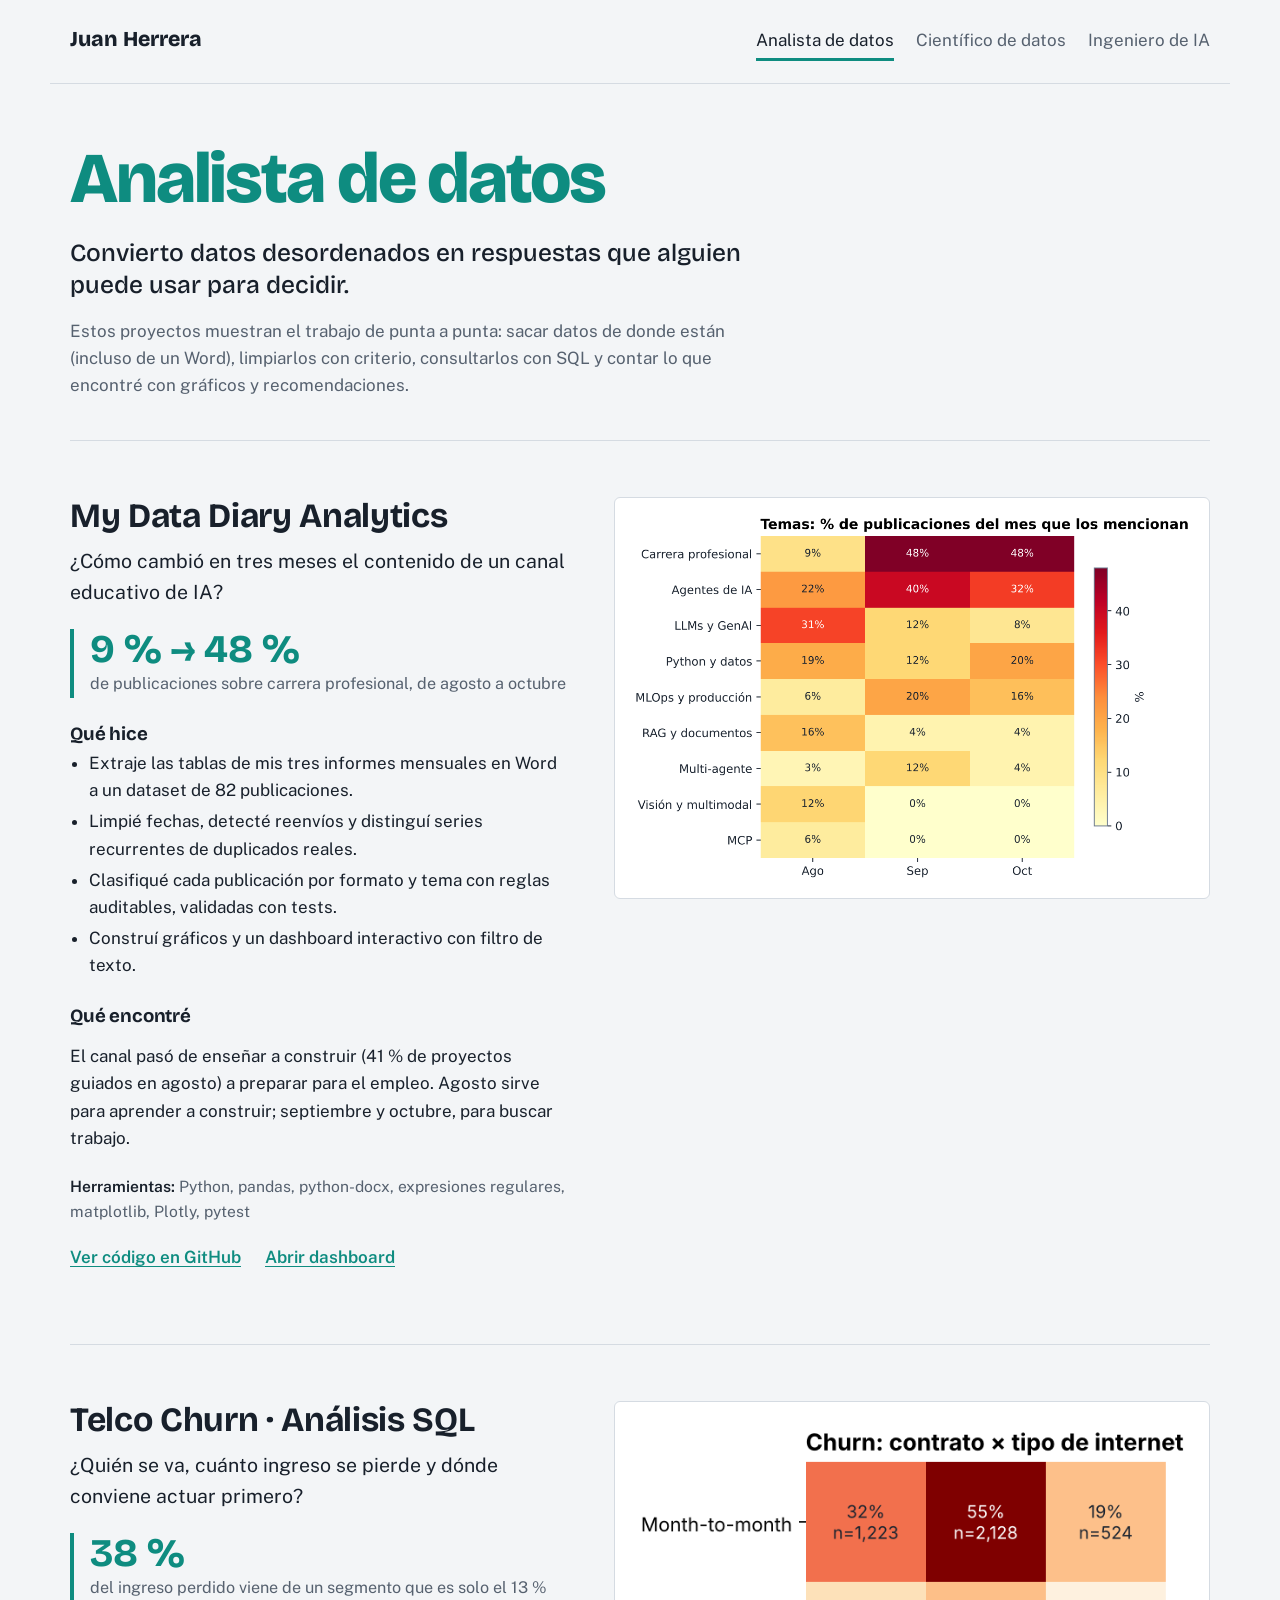
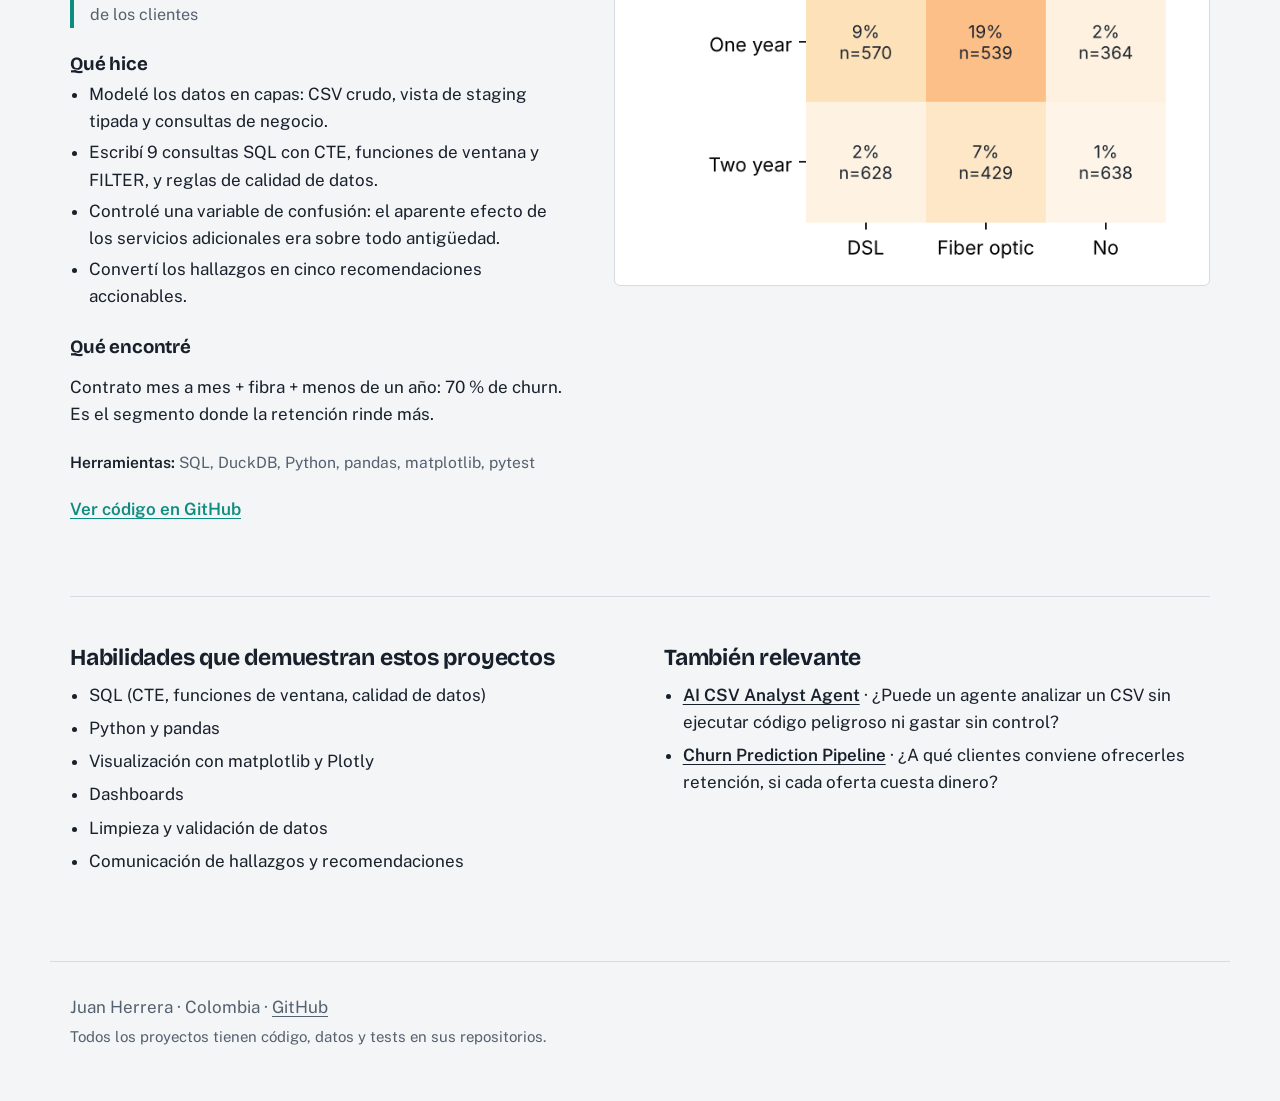
==== analista.html @ 1187d108 "Versión inicial del proyecto de portafolio Co-Authored-By: Claude Opus 5.5 <noreply@anthropic.com> C" ====
<!doctype html>
<html lang="es">
<head>
<meta charset="utf-8">
<meta name="viewport" content="width=device-width, initial-scale=1">
<title>Analista de datos · Juan Herrera</title>
<meta name="description" content="Convierto datos desordenados en respuestas que alguien puede usar para decidir.">
<link rel="preconnect" href="https://fonts.googleapis.com">
<link rel="preconnect" href="https://fonts.gstatic.com" crossorigin>
<link href="https://fonts.googleapis.com/css2?family=Bricolage+Grotesque:opsz,wght@12..96,500;12..96,700;12..96,800&family=Public+Sans:ital,wght@0,400;0,600;1,400&display=swap" rel="stylesheet">
<link rel="stylesheet" href="styles.css">
</head>
<body>
<a class="skip" href="#contenido">Saltar al contenido</a>
<header class="top"><a class="me" href="index.html">Juan Herrera</a><nav aria-label="Portafolios"><a href="analista.html" style="--role:var(--analista)" aria-current=page>Analista de datos</a><a href="cientifico.html" style="--role:var(--cientifico)">Científico de datos</a><a href="ingeniero-ia.html" style="--role:var(--ia)">Ingeniero de IA</a></nav></header>
<main id="contenido" style="--role:var(--analista)">
<section class="role-hero"><h1>Analista de datos</h1><p class="pitch">Convierto datos desordenados en respuestas que alguien puede usar para decidir.</p><p>Estos proyectos muestran el trabajo de punta a punta: sacar datos de donde están (incluso de un Word), limpiarlos con criterio, consultarlos con SQL y contar lo que encontré con gráficos y recomendaciones.</p></section>
<article class="entry" id="my-data-diary-analytics" style="--role:var(--analista)">
<div class="entry-text">
<h2>My Data Diary Analytics</h2>
<p class="question">¿Cómo cambió en tres meses el contenido de un canal educativo de IA?</p>

<p class="number"><strong>9 % → 48 %</strong> <span>de publicaciones sobre carrera profesional, de agosto a octubre</span></p>
<h3>Qué hice</h3><ul><li>Extraje las tablas de mis tres informes mensuales en Word a un dataset de 82 publicaciones.</li><li>Limpié fechas, detecté reenvíos y distinguí series recurrentes de duplicados reales.</li><li>Clasifiqué cada publicación por formato y tema con reglas auditables, validadas con tests.</li><li>Construí gráficos y un dashboard interactivo con filtro de texto.</li></ul>
<h3>Qué encontré</h3><p>El canal pasó de enseñar a construir (41 % de proyectos guiados en agosto) a preparar para el empleo. Agosto sirve para aprender a construir; septiembre y octubre, para buscar trabajo.</p>
<p class="stack"><span>Herramientas:</span> Python, pandas, python-docx, expresiones regulares, matplotlib, Plotly, pytest</p>
<p class="links"><a href="https://github.com/jmanuelhe/my-data-diary-analytics">Ver código en GitHub</a><a href="dashboards/my-data-diary.html">Abrir dashboard</a></p>
</div>
<figure><a href="assets/img/temas_por_mes.png" title="Ver imagen en tamaño completo"><img src="assets/img/temas_por_mes.png" alt="Mapa de calor de temas por mes: carrera profesional sube de 9 % a 48 %, LLMs baja de 31 % a 8 %." loading="lazy"></a></figure>
</article><article class="entry" id="telco-churn-sql-analysis" style="--role:var(--analista)">
<div class="entry-text">
<h2>Telco Churn · Análisis SQL</h2>
<p class="question">¿Quién se va, cuánto ingreso se pierde y dónde conviene actuar primero?</p>

<p class="number"><strong>38 %</strong> <span>del ingreso perdido viene de un segmento que es solo el 13 % de los clientes</span></p>
<h3>Qué hice</h3><ul><li>Modelé los datos en capas: CSV crudo, vista de staging tipada y consultas de negocio.</li><li>Escribí 9 consultas SQL con CTE, funciones de ventana y FILTER, y reglas de calidad de datos.</li><li>Controlé una variable de confusión: el aparente efecto de los servicios adicionales era sobre todo antigüedad.</li><li>Convertí los hallazgos en cinco recomendaciones accionables.</li></ul>
<h3>Qué encontré</h3><p>Contrato mes a mes + fibra + menos de un año: 70 % de churn. Es el segmento donde la retención rinde más.</p>
<p class="stack"><span>Herramientas:</span> SQL, DuckDB, Python, pandas, matplotlib, pytest</p>
<p class="links"><a href="https://github.com/jmanuelhe/telco-churn-sql-analysis">Ver código en GitHub</a></p>
</div>
<figure><a href="assets/img/matriz_riesgo.png" title="Ver imagen en tamaño completo"><img src="assets/img/matriz_riesgo.png" alt="Matriz de churn por contrato y tipo de internet: mes a mes con fibra llega a 55 %." loading="lazy"></a></figure>
</article>
<section class="aside-grid">
<div><h2>Habilidades que demuestran estos proyectos</h2><ul class="skills"><li>SQL (CTE, funciones de ventana, calidad de datos)</li><li>Python y pandas</li><li>Visualización con matplotlib y Plotly</li><li>Dashboards</li><li>Limpieza y validación de datos</li><li>Comunicación de hallazgos y recomendaciones</li></ul></div>
<div><h2>También relevante</h2><ul class="also"><li><a href="https://github.com/jmanuelhe/ai-csv-analyst-agent">AI CSV Analyst Agent</a> · ¿Puede un agente analizar un CSV sin ejecutar código peligroso ni gastar sin control?</li><li><a href="https://github.com/jmanuelhe/churn-prediction-pipeline">Churn Prediction Pipeline</a> · ¿A qué clientes conviene ofrecerles retención, si cada oferta cuesta dinero?</li></ul></div>
</section>
</main>
<footer class="foot"><p>Juan Herrera · Colombia · <a href="https://github.com/jmanuelhe">GitHub</a></p>
<p class="small">Todos los proyectos tienen código, datos y tests en sus repositorios.</p></footer>
</body></html>
---- styles.css ----
:root{
  --paper:#F3F5F7; --surface:#FFFFFF; --ink:#18202B; --muted:#56616F; --rule:#D5DBE2;
  --analista:#0E8C80; --cientifico:#A86A12; --ia:#4446B8; --bar:#9AA6B4;
  --display:"Bricolage Grotesque", system-ui, sans-serif; --body:"Public Sans", system-ui, sans-serif;
  --measure:68ch;
}
@media (prefers-color-scheme: dark){
  :root:not([data-theme="light"]){
    --paper:#151A21; --surface:#1D242D; --ink:#E8ECF1; --muted:#A3AEBB; --rule:#2F3946;
    --analista:#3CC2B5; --cientifico:#E3A548; --ia:#9597F2; --bar:#566271;
  }
}
:root[data-theme="dark"]{--paper:#151A21;--surface:#1D242D;--ink:#E8ECF1;--muted:#A3AEBB;--rule:#2F3946;--analista:#3CC2B5;--cientifico:#E3A548;--ia:#9597F2;--bar:#566271}
*{box-sizing:border-box}
html{font-size:106.25%}
body{margin:0;background:var(--paper);color:var(--ink);font:400 1rem/1.6 var(--body);-webkit-font-smoothing:antialiased}
a{color:inherit;text-decoration-thickness:1px;text-underline-offset:3px}
a:hover{text-decoration-thickness:2px}
:focus-visible{outline:3px solid var(--role,var(--analista));outline-offset:3px;border-radius:2px}
img{max-width:100%;height:auto;display:block}
.skip{position:absolute;left:-999px}.skip:focus{left:16px;top:16px;background:var(--surface);padding:8px 12px;z-index:10}
h1,h2,h3{font-family:var(--display);line-height:1.1;margin:0;letter-spacing:-0.01em}

/* encabezado */
.top{display:flex;flex-wrap:wrap;gap:12px 28px;align-items:baseline;justify-content:space-between;
  max-width:1180px;margin:0 auto;padding:22px 20px;border-bottom:1px solid var(--rule)}
.me{font-family:var(--display);font-weight:800;font-size:1.25rem;text-decoration:none}
.top nav{display:flex;flex-wrap:wrap;gap:6px 22px}
.top nav a{text-decoration:none;color:var(--muted);padding:4px 0;border-bottom:3px solid transparent}
.top nav a:hover{color:var(--ink)}
.top nav a[aria-current=page]{color:var(--ink);border-bottom-color:var(--role)}

main{max-width:1180px;margin:0 auto;padding:0 20px}

/* portada */
.hero{padding:64px 0 32px}
.hero h1{font-size:clamp(2rem,1.2rem + 3.6vw,3.9rem);font-weight:800;max-width:21ch;letter-spacing:-0.025em}
.lede{font-size:1.2rem;color:var(--muted);max-width:52ch;margin:24px 0 0}
.ribbon{margin:48px 0 0}
#ribbon{position:relative;height:150px}
#ribbon svg{width:100%;height:100%;overflow:visible}
#ribbon .day{fill:var(--bar)}
#ribbon .day:hover,#ribbon .day:focus{fill:var(--ink);outline:none}
#ribbon .seed{cursor:pointer}
#ribbon .month{font:500 .8rem var(--body);fill:var(--muted)}
#ribbon .pin-label{font:700 .78rem var(--display)}
.ribbon figcaption{color:var(--muted);font-size:.88rem;max-width:var(--measure);margin-top:14px}
.tip{min-height:1.6em;font-weight:600;margin:6px 0 0}

.roles{display:grid;grid-template-columns:repeat(3,1fr);gap:0;margin:56px 0 80px;border-top:1px solid var(--rule)}
.role-col{padding:28px 28px 8px 0;border-top:5px solid var(--role);margin-top:-1px}
.role-col + .role-col{padding-left:28px;border-left:1px solid var(--rule)}
.role-col h2{font-size:1.75rem}
.role-col h2 a{text-decoration:none}
.role-col > p{color:var(--muted)}
.role-col ul{list-style:none;padding:0;margin:20px 0}
.role-col li{padding:14px 0;border-top:1px solid var(--rule)}
.role-col li a{font-weight:600}
.role-col li span{display:block;color:var(--muted);font-size:.9rem;margin-top:2px}
.go a{color:var(--role);font-weight:600}

/* página de rol */
.role-hero{padding:56px 0 24px;max-width:var(--measure)}
.role-hero h1{font-size:clamp(2.4rem,1.6rem + 3.6vw,4.2rem);font-weight:800;color:var(--role);letter-spacing:-0.03em}
.pitch{font-family:var(--display);font-weight:500;font-size:1.45rem;line-height:1.3;margin:18px 0 12px}
.role-hero p:last-child{color:var(--muted)}

.entry{display:grid;grid-template-columns:minmax(0,5fr) minmax(0,6fr);gap:48px;padding:56px 0;border-top:1px solid var(--rule)}
.entry h2{font-size:2rem}
.question{font-size:1.15rem;margin:10px 0 6px}
.seed{color:var(--muted);font-size:.9rem;font-style:italic;margin:0 0 18px}
.number{margin:22px 0;padding-left:16px;border-left:4px solid var(--role)}
.number strong{display:block;font-family:var(--display);font-size:2.3rem;line-height:1.05;color:var(--role)}
.number span{color:var(--muted);font-size:.95rem}
.entry h3{font-size:1.1rem;margin:26px 0 6px}
.entry ul{padding-left:1.1em;margin:0}
.entry li{margin:4px 0}
.stack{font-size:.92rem;color:var(--muted);margin-top:22px}
.stack span{color:var(--ink);font-weight:600}
.links{display:flex;flex-wrap:wrap;gap:10px 24px;margin-top:20px}
.links a{font-weight:600;color:var(--role)}
.entry figure{margin:0;align-self:start;background:#fff;border:1px solid var(--rule);border-radius:6px;padding:12px}
.entry figure.eval{background:var(--surface);padding:20px}
.eval table{width:100%;border-collapse:collapse;font-variant-numeric:tabular-nums}
.eval caption{text-align:left;font-family:var(--display);font-weight:700;font-size:1.1rem;margin-bottom:10px}
.eval th,.eval td{text-align:left;padding:10px 6px;border-bottom:1px solid var(--rule)}
.eval td+td,.eval th+th{text-align:right}
.eval .best td{font-weight:700;color:var(--role)}

.aside-grid{display:grid;grid-template-columns:1fr 1fr;gap:48px;padding:48px 0 80px;border-top:1px solid var(--rule)}
.aside-grid h2{font-size:1.35rem;margin-bottom:12px}
.skills,.also{padding-left:1.1em;margin:0}
.skills li,.also li{margin:6px 0}
.also a{font-weight:600}

.foot{max-width:1180px;margin:0 auto;padding:28px 20px 48px;border-top:1px solid var(--rule);color:var(--muted)}
.foot p{margin:4px 0}.small{font-size:.88rem}

@media (max-width:860px){
  .roles{grid-template-columns:1fr}
  .role-col,.role-col + .role-col{padding:28px 0 8px;border-left:0}
  .entry{grid-template-columns:1fr;gap:28px;padding:40px 0}
  .aside-grid{grid-template-columns:1fr;gap:32px}
  .hero{padding-top:40px}
  #ribbon{height:120px}
}
@media (prefers-reduced-motion:no-preference){
  #ribbon .day{transform-box:fill-box;transform-origin:bottom;animation:grow .5s ease-out both;animation-delay:calc(var(--i) * 6ms)}
  @keyframes grow{from{transform:scaleY(0)}}
}
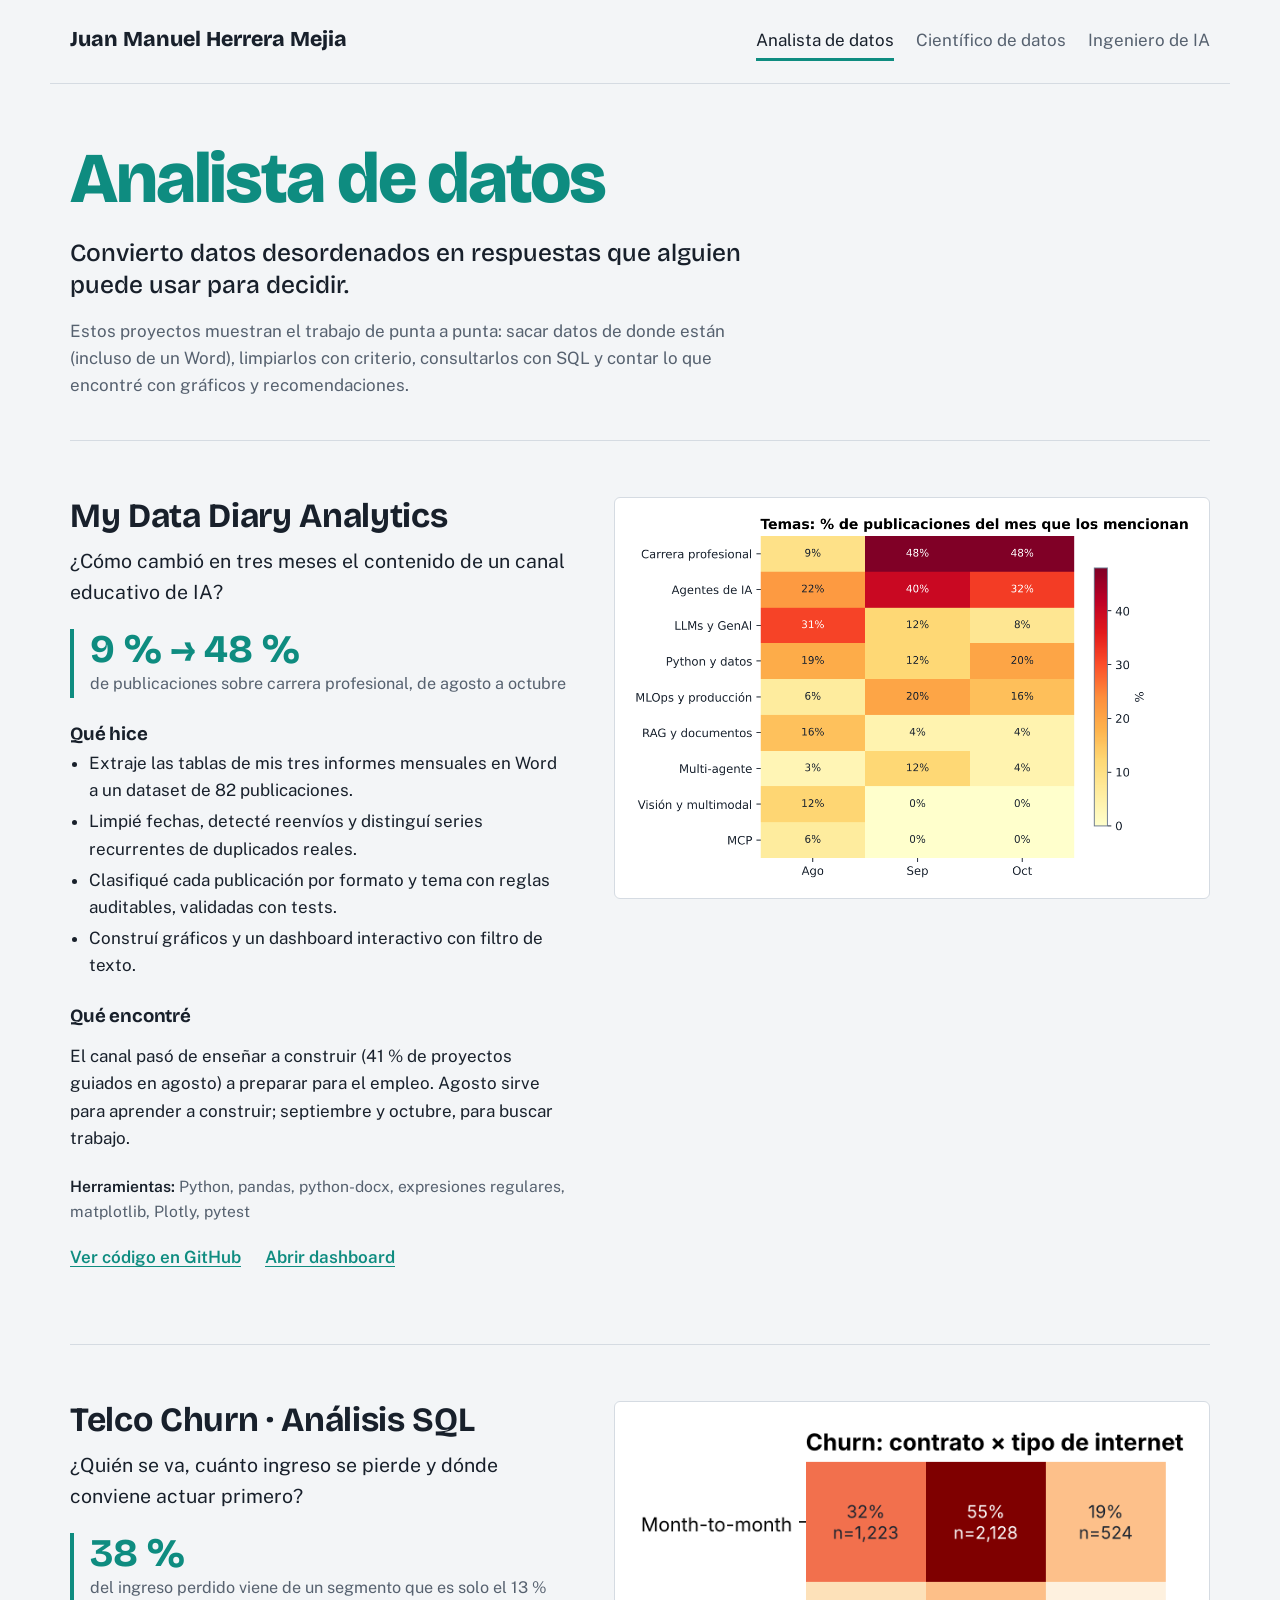
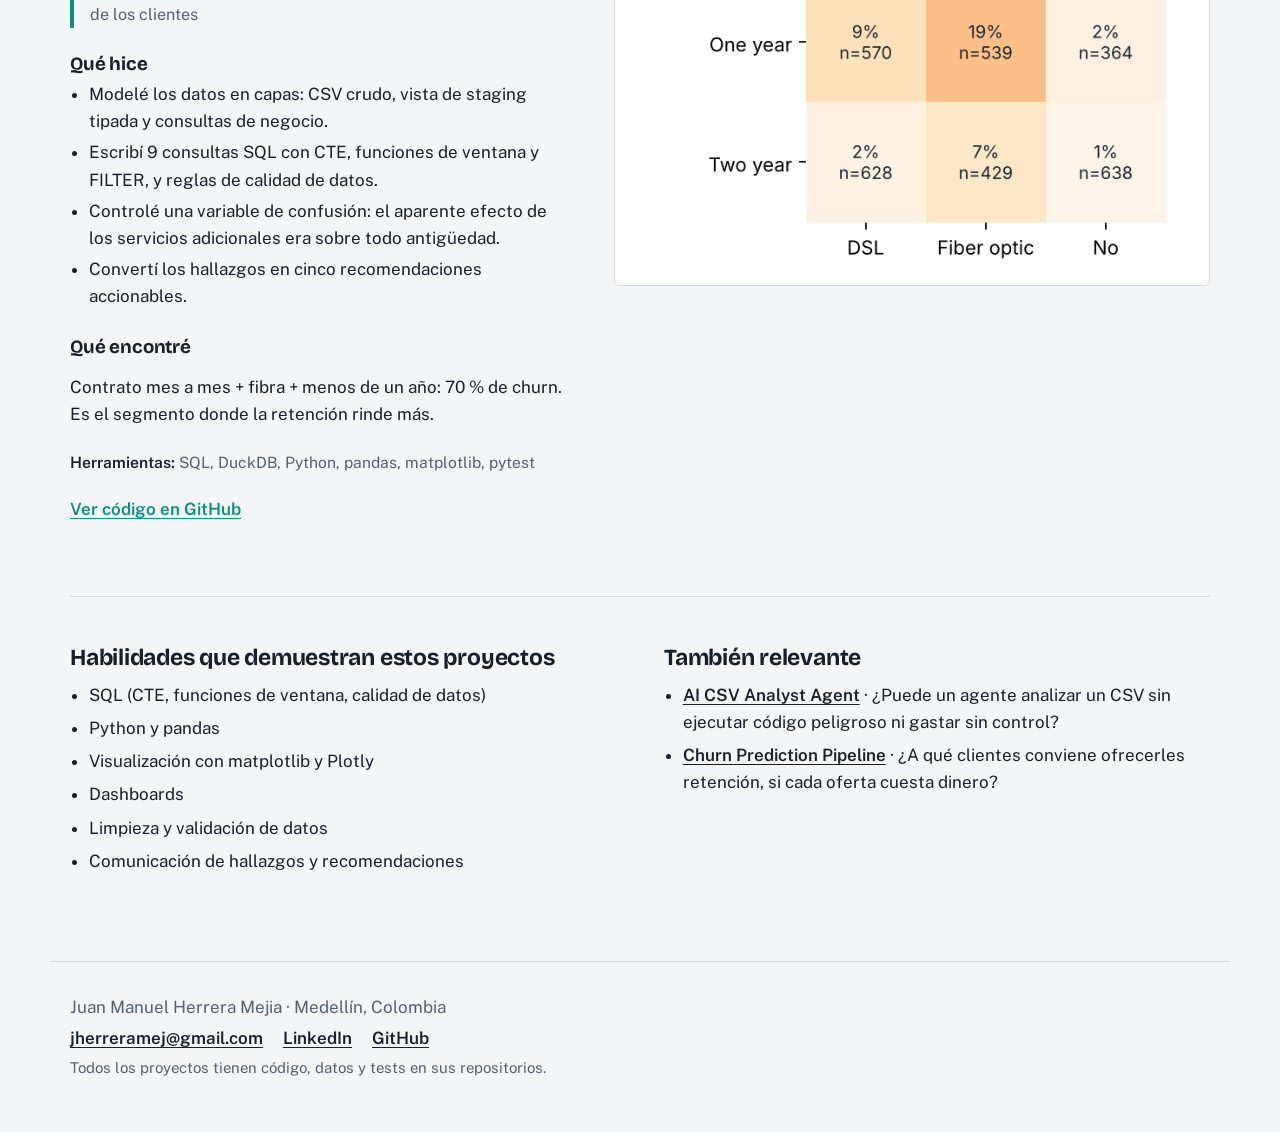
==== commit 3913638f: "Agregar datos de contacto y nombre completo Co-Authored-By: Claude Opus 5.5 <noreply@anthropic.com> " ====
--- a/analista.html
+++ b/analista.html
@@ -3,7 +3,7 @@
 <head>
 <meta charset="utf-8">
 <meta name="viewport" content="width=device-width, initial-scale=1">
-<title>Analista de datos · Juan Herrera</title>
+<title>Analista de datos · Juan Manuel Herrera Mejia</title>
 <meta name="description" content="Convierto datos desordenados en respuestas que alguien puede usar para decidir.">
 <link rel="preconnect" href="https://fonts.googleapis.com">
 <link rel="preconnect" href="https://fonts.gstatic.com" crossorigin>
@@ -12,7 +12,7 @@
 </head>
 <body>
 <a class="skip" href="#contenido">Saltar al contenido</a>
-<header class="top"><a class="me" href="index.html">Juan Herrera</a><nav aria-label="Portafolios"><a href="analista.html" style="--role:var(--analista)" aria-current=page>Analista de datos</a><a href="cientifico.html" style="--role:var(--cientifico)">Científico de datos</a><a href="ingeniero-ia.html" style="--role:var(--ia)">Ingeniero de IA</a></nav></header>
+<header class="top"><a class="me" href="index.html">Juan Manuel Herrera Mejia</a><nav aria-label="Portafolios"><a href="analista.html" style="--role:var(--analista)" aria-current=page>Analista de datos</a><a href="cientifico.html" style="--role:var(--cientifico)">Científico de datos</a><a href="ingeniero-ia.html" style="--role:var(--ia)">Ingeniero de IA</a></nav></header>
 <main id="contenido" style="--role:var(--analista)">
 <section class="role-hero"><h1>Analista de datos</h1><p class="pitch">Convierto datos desordenados en respuestas que alguien puede usar para decidir.</p><p>Estos proyectos muestran el trabajo de punta a punta: sacar datos de donde están (incluso de un Word), limpiarlos con criterio, consultarlos con SQL y contar lo que encontré con gráficos y recomendaciones.</p></section>
 <article class="entry" id="my-data-diary-analytics" style="--role:var(--analista)">
@@ -45,6 +45,7 @@
 <div><h2>También relevante</h2><ul class="also"><li><a href="https://github.com/jmanuelhe/ai-csv-analyst-agent">AI CSV Analyst Agent</a> · ¿Puede un agente analizar un CSV sin ejecutar código peligroso ni gastar sin control?</li><li><a href="https://github.com/jmanuelhe/churn-prediction-pipeline">Churn Prediction Pipeline</a> · ¿A qué clientes conviene ofrecerles retención, si cada oferta cuesta dinero?</li></ul></div>
 </section>
 </main>
-<footer class="foot"><p>Juan Herrera · Colombia · <a href="https://github.com/jmanuelhe">GitHub</a></p>
+<footer class="foot"><p>Juan Manuel Herrera Mejia · Medellín, Colombia</p>
+<p class="contact"><a href="mailto:jherreramej@gmail.com">jherreramej@gmail.com</a> <a href="https://www.linkedin.com/in/juanmhmejia">LinkedIn</a> <a href="https://github.com/jmanuelhe">GitHub</a></p>
 <p class="small">Todos los proyectos tienen código, datos y tests en sus repositorios.</p></footer>
 </body></html>
--- a/styles.css
+++ b/styles.css
@@ -94,7 +94,9 @@
 .also a{font-weight:600}
 
 .foot{max-width:1180px;margin:0 auto;padding:28px 20px 48px;border-top:1px solid var(--rule);color:var(--muted)}
-.foot p{margin:4px 0}.small{font-size:.88rem}
+.foot p{margin:4px 0}
+.contact{display:flex;flex-wrap:wrap;gap:6px 20px}
+.contact a{color:var(--ink);font-weight:600}.small{font-size:.88rem}
 
 @media (max-width:860px){
   .roles{grid-template-columns:1fr}
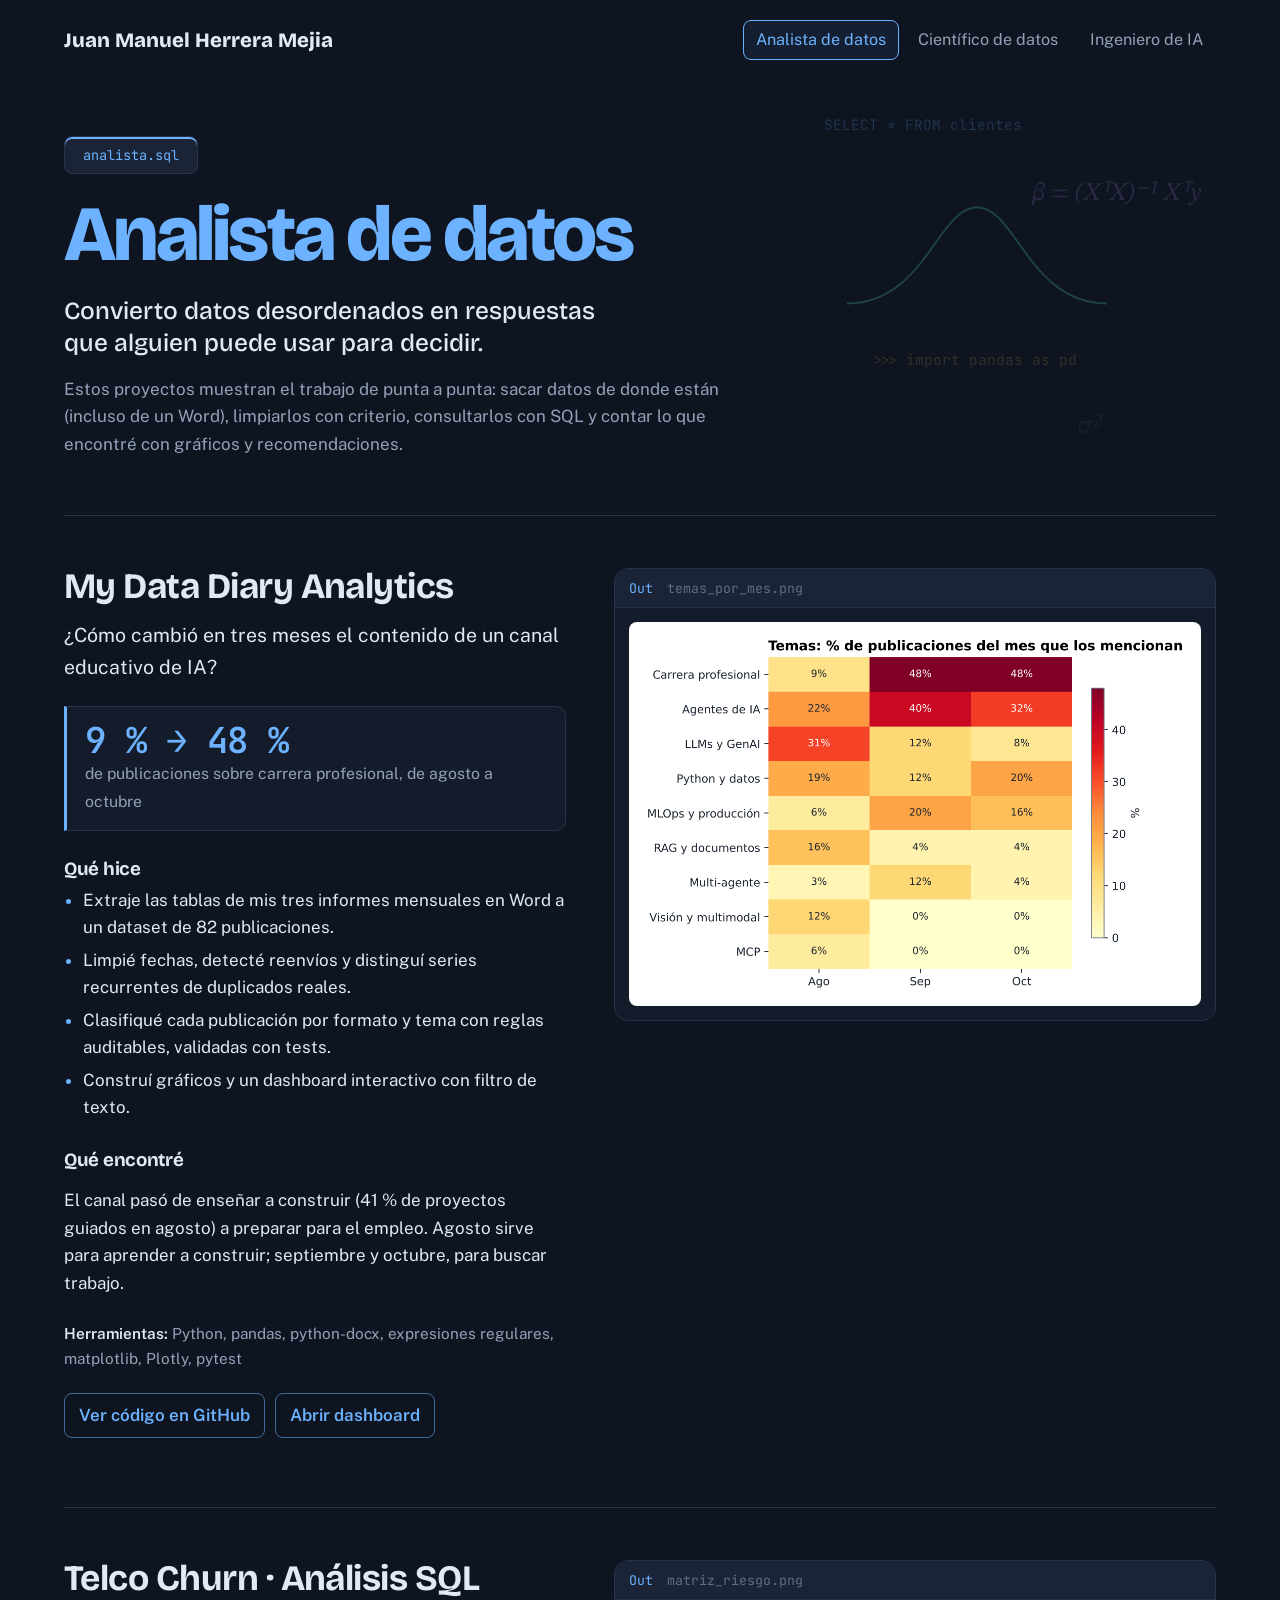
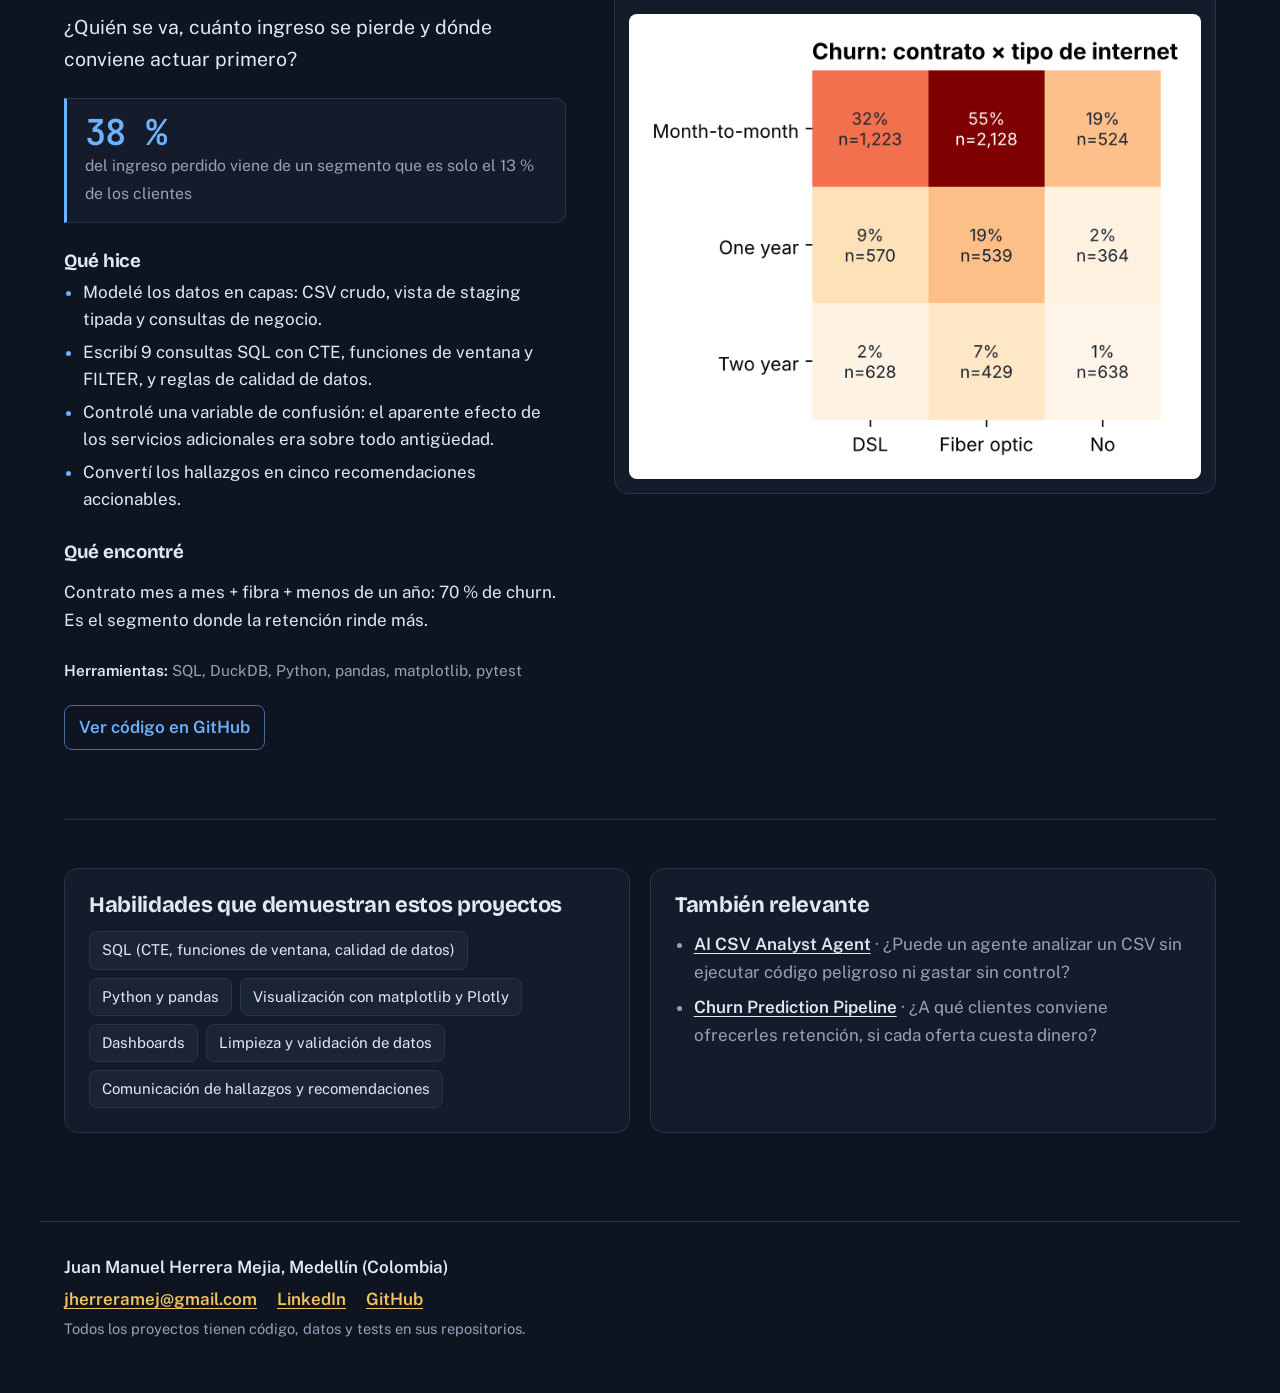
==== commit ba39bf37: "Rediseño visual: editor oscuro, terminal animada, pizarra de fórmulas y figuras como salida de noteb" ====
--- a/analista.html
+++ b/analista.html
@@ -5,16 +5,28 @@
 <meta name="viewport" content="width=device-width, initial-scale=1">
 <title>Analista de datos · Juan Manuel Herrera Mejia</title>
 <meta name="description" content="Convierto datos desordenados en respuestas que alguien puede usar para decidir.">
+<meta property="og:title" content="Analista de datos · Juan Manuel Herrera Mejia">
+<meta property="og:description" content="Convierto datos desordenados en respuestas que alguien puede usar para decidir.">
+<meta property="og:image" content="https://jmanuelhe.github.io/assets/og.png">
+<meta property="og:url" content="https://jmanuelhe.github.io/">
+<meta property="og:type" content="website">
+<meta name="twitter:card" content="summary_large_image">
 <link rel="preconnect" href="https://fonts.googleapis.com">
 <link rel="preconnect" href="https://fonts.gstatic.com" crossorigin>
-<link href="https://fonts.googleapis.com/css2?family=Bricolage+Grotesque:opsz,wght@12..96,500;12..96,700;12..96,800&family=Public+Sans:ital,wght@0,400;0,600;1,400&display=swap" rel="stylesheet">
+<link href="https://fonts.googleapis.com/css2?family=Bricolage+Grotesque:opsz,wght@12..96,500;12..96,700;12..96,800&family=Public+Sans:ital,wght@0,400;0,600;1,400&family=JetBrains+Mono:wght@400;600&family=STIX+Two+Text:ital@1&display=swap" rel="stylesheet">
 <link rel="stylesheet" href="styles.css">
 </head>
 <body>
 <a class="skip" href="#contenido">Saltar al contenido</a>
 <header class="top"><a class="me" href="index.html">Juan Manuel Herrera Mejia</a><nav aria-label="Portafolios"><a href="analista.html" style="--role:var(--analista)" aria-current=page>Analista de datos</a><a href="cientifico.html" style="--role:var(--cientifico)">Científico de datos</a><a href="ingeniero-ia.html" style="--role:var(--ia)">Ingeniero de IA</a></nav></header>
 <main id="contenido" style="--role:var(--analista)">
-<section class="role-hero"><h1>Analista de datos</h1><p class="pitch">Convierto datos desordenados en respuestas que alguien puede usar para decidir.</p><p>Estos proyectos muestran el trabajo de punta a punta: sacar datos de donde están (incluso de un Word), limpiarlos con criterio, consultarlos con SQL y contar lo que encontré con gráficos y recomendaciones.</p></section>
+<section class="role-hero"><div class="backdrop" aria-hidden="true">
+<span class="c db" style="left:66%;top:8%">SELECT * FROM clientes</span>
+<span class="m" style="left:84%;top:22%">β = (XᵀX)⁻¹ Xᵀy</span>
+<span class="c py" style="left:70%;top:62%">&gt;&gt;&gt; import pandas as pd</span>
+<span class="m" style="left:88%;top:76%">σ²</span>
+<svg class="bell" viewBox="0 0 200 80" style="left:68%;top:28%"><path d="M0 78 C60 78 70 4 100 4 S140 78 200 78"/></svg>
+</div><p class="tabname">analista.sql</p><h1>Analista de datos</h1><p class="pitch">Convierto datos desordenados en respuestas que alguien puede usar para decidir.</p><p>Estos proyectos muestran el trabajo de punta a punta: sacar datos de donde están (incluso de un Word), limpiarlos con criterio, consultarlos con SQL y contar lo que encontré con gráficos y recomendaciones.</p></section>
 <article class="entry" id="my-data-diary-analytics" style="--role:var(--analista)">
 <div class="entry-text">
 <h2>My Data Diary Analytics</h2>
@@ -26,7 +38,7 @@
 <p class="stack"><span>Herramientas:</span> Python, pandas, python-docx, expresiones regulares, matplotlib, Plotly, pytest</p>
 <p class="links"><a href="https://github.com/jmanuelhe/my-data-diary-analytics">Ver código en GitHub</a><a href="dashboards/my-data-diary.html">Abrir dashboard</a></p>
 </div>
-<figure><a href="assets/img/temas_por_mes.png" title="Ver imagen en tamaño completo"><img src="assets/img/temas_por_mes.png" alt="Mapa de calor de temas por mes: carrera profesional sube de 9 % a 48 %, LLMs baja de 31 % a 8 %." loading="lazy"></a></figure>
+<figure class="out"><figcaption><span>Out</span> temas_por_mes.png</figcaption><a href="assets/img/temas_por_mes.png" title="Ver imagen en tamaño completo"><img src="assets/img/temas_por_mes.png" alt="Mapa de calor de temas por mes: carrera profesional sube de 9 % a 48 %, LLMs baja de 31 % a 8 %." loading="lazy"></a></figure>
 </article><article class="entry" id="telco-churn-sql-analysis" style="--role:var(--analista)">
 <div class="entry-text">
 <h2>Telco Churn · Análisis SQL</h2>
@@ -38,14 +50,14 @@
 <p class="stack"><span>Herramientas:</span> SQL, DuckDB, Python, pandas, matplotlib, pytest</p>
 <p class="links"><a href="https://github.com/jmanuelhe/telco-churn-sql-analysis">Ver código en GitHub</a></p>
 </div>
-<figure><a href="assets/img/matriz_riesgo.png" title="Ver imagen en tamaño completo"><img src="assets/img/matriz_riesgo.png" alt="Matriz de churn por contrato y tipo de internet: mes a mes con fibra llega a 55 %." loading="lazy"></a></figure>
+<figure class="out"><figcaption><span>Out</span> matriz_riesgo.png</figcaption><a href="assets/img/matriz_riesgo.png" title="Ver imagen en tamaño completo"><img src="assets/img/matriz_riesgo.png" alt="Matriz de churn por contrato y tipo de internet: mes a mes con fibra llega a 55 %." loading="lazy"></a></figure>
 </article>
 <section class="aside-grid">
 <div><h2>Habilidades que demuestran estos proyectos</h2><ul class="skills"><li>SQL (CTE, funciones de ventana, calidad de datos)</li><li>Python y pandas</li><li>Visualización con matplotlib y Plotly</li><li>Dashboards</li><li>Limpieza y validación de datos</li><li>Comunicación de hallazgos y recomendaciones</li></ul></div>
 <div><h2>También relevante</h2><ul class="also"><li><a href="https://github.com/jmanuelhe/ai-csv-analyst-agent">AI CSV Analyst Agent</a> · ¿Puede un agente analizar un CSV sin ejecutar código peligroso ni gastar sin control?</li><li><a href="https://github.com/jmanuelhe/churn-prediction-pipeline">Churn Prediction Pipeline</a> · ¿A qué clientes conviene ofrecerles retención, si cada oferta cuesta dinero?</li></ul></div>
 </section>
 </main>
-<footer class="foot"><p>Juan Manuel Herrera Mejia · Medellín, Colombia</p>
+<footer class="foot"><p class="who">Juan Manuel Herrera Mejia, Medellín (Colombia)</p>
 <p class="contact"><a href="mailto:jherreramej@gmail.com">jherreramej@gmail.com</a> <a href="https://www.linkedin.com/in/juanmhmejia">LinkedIn</a> <a href="https://github.com/jmanuelhe">GitHub</a></p>
 <p class="small">Todos los proyectos tienen código, datos y tests en sus repositorios.</p></footer>
 </body></html>
--- a/styles.css
+++ b/styles.css
@@ -1,112 +1,172 @@
+/* Identidad: editor oscuro sobre una pizarra de fórmulas.
+   Cada color nombra un oficio: SQL/bases de datos (analista), estadística (científico), IA (agentes y LLMs). */
 :root{
-  --paper:#F3F5F7; --surface:#FFFFFF; --ink:#18202B; --muted:#56616F; --rule:#D5DBE2;
-  --analista:#0E8C80; --cientifico:#A86A12; --ia:#4446B8; --bar:#9AA6B4;
+  --bg:#0E1420; --panel:#141C2B; --panel-2:#1A2436; --line:#27334A; --text:#E3E9F3; --muted:#94A2B9; --faint:#5F6D86;
+  --analista:#6CB2FF; --cientifico:#4FD1B5; --ia:#B79CFF; --amber:#F2C45F; --bar:#3A4760; --rule:#27334A;
   --display:"Bricolage Grotesque", system-ui, sans-serif; --body:"Public Sans", system-ui, sans-serif;
-  --measure:68ch;
+  --mono:"JetBrains Mono", ui-monospace, monospace; --math:"STIX Two Text", Georgia, serif;
+  --measure:68ch; color-scheme:dark;
 }
-@media (prefers-color-scheme: dark){
-  :root:not([data-theme="light"]){
-    --paper:#151A21; --surface:#1D242D; --ink:#E8ECF1; --muted:#A3AEBB; --rule:#2F3946;
-    --analista:#3CC2B5; --cientifico:#E3A548; --ia:#9597F2; --bar:#566271;
-  }
-}
-:root[data-theme="dark"]{--paper:#151A21;--surface:#1D242D;--ink:#E8ECF1;--muted:#A3AEBB;--rule:#2F3946;--analista:#3CC2B5;--cientifico:#E3A548;--ia:#9597F2;--bar:#566271}
 *{box-sizing:border-box}
-html{font-size:106.25%}
-body{margin:0;background:var(--paper);color:var(--ink);font:400 1rem/1.6 var(--body);-webkit-font-smoothing:antialiased}
+html{font-size:106.25%;background:var(--bg)}
+body{margin:0;background:var(--bg);color:var(--text);font:400 1rem/1.62 var(--body);-webkit-font-smoothing:antialiased}
 a{color:inherit;text-decoration-thickness:1px;text-underline-offset:3px}
 a:hover{text-decoration-thickness:2px}
-:focus-visible{outline:3px solid var(--role,var(--analista));outline-offset:3px;border-radius:2px}
+:focus-visible{outline:2px solid var(--role,var(--amber));outline-offset:3px;border-radius:3px}
 img{max-width:100%;height:auto;display:block}
-.skip{position:absolute;left:-999px}.skip:focus{left:16px;top:16px;background:var(--surface);padding:8px 12px;z-index:10}
-h1,h2,h3{font-family:var(--display);line-height:1.1;margin:0;letter-spacing:-0.01em}
+.skip{position:absolute;left:-999px}.skip:focus{left:16px;top:16px;background:var(--panel);padding:8px 12px;z-index:10}
+h1,h2,h3{font-family:var(--display);line-height:1.08;margin:0;letter-spacing:-0.015em}
 
 /* encabezado */
-.top{display:flex;flex-wrap:wrap;gap:12px 28px;align-items:baseline;justify-content:space-between;
-  max-width:1180px;margin:0 auto;padding:22px 20px;border-bottom:1px solid var(--rule)}
-.me{font-family:var(--display);font-weight:800;font-size:1.25rem;text-decoration:none}
-.top nav{display:flex;flex-wrap:wrap;gap:6px 22px}
-.top nav a{text-decoration:none;color:var(--muted);padding:4px 0;border-bottom:3px solid transparent}
-.top nav a:hover{color:var(--ink)}
-.top nav a[aria-current=page]{color:var(--ink);border-bottom-color:var(--role)}
+.top{position:relative;z-index:2;display:flex;flex-wrap:wrap;gap:12px 28px;align-items:center;justify-content:space-between;
+  max-width:1200px;margin:0 auto;padding:20px 24px}
+.me{font-family:var(--display);font-weight:800;font-size:1.2rem;text-decoration:none}
+.top nav{display:flex;flex-wrap:wrap;gap:6px}
+.top nav a{text-decoration:none;color:var(--muted);padding:6px 12px;border-radius:8px;border:1px solid transparent;font-size:.95rem}
+.top nav a:hover{color:var(--text);border-color:var(--line)}
+.top nav a[aria-current=page]{color:var(--role);border-color:var(--role);background:color-mix(in srgb,var(--role) 8%,transparent)}
 
-main{max-width:1180px;margin:0 auto;padding:0 20px}
+main{max-width:1200px;margin:0 auto;padding:0 24px}
+
+/* pizarra de fórmulas detrás de los encabezados */
+.backdrop{position:absolute;inset:0;overflow:hidden;pointer-events:none;z-index:0;
+  mask-image:linear-gradient(to bottom,#000 55%,transparent);-webkit-mask-image:linear-gradient(to bottom,#000 55%,transparent)}
+.backdrop span{position:absolute;white-space:nowrap}
+.backdrop .m{font:italic 1.5rem var(--math);color:var(--ia);opacity:.16}
+.backdrop .c{font:.85rem var(--mono);opacity:.2}
+.backdrop .py{color:var(--amber)}.backdrop .db{color:var(--analista)}
+.backdrop .bell{position:absolute;width:260px;height:104px;fill:none;stroke:var(--cientifico);stroke-width:1.5;opacity:.25}
+
 
 /* portada */
-.hero{padding:64px 0 32px}
-.hero h1{font-size:clamp(2rem,1.2rem + 3.6vw,3.9rem);font-weight:800;max-width:21ch;letter-spacing:-0.025em}
-.lede{font-size:1.2rem;color:var(--muted);max-width:52ch;margin:24px 0 0}
-.ribbon{margin:48px 0 0}
+.hero{position:relative;padding:48px 0 24px}
+.hero > *:not(.backdrop){position:relative;z-index:1}
+.hero-grid{display:grid;grid-template-columns:minmax(0,1.05fr) minmax(0,1fr);gap:48px;align-items:center}
+.hero h1{font-size:clamp(2.1rem,1.3rem + 2.6vw,3.15rem);font-weight:800;letter-spacing:-0.03em;max-width:19ch}
+.lede{font-size:1.15rem;color:var(--muted);max-width:50ch;margin:24px 0 0}
+
+.term{background:var(--panel);border:1px solid var(--line);border-radius:14px;overflow:hidden;
+  box-shadow:0 30px 70px -20px #000c, 0 0 0 1px #ffffff06 inset}
+.term-bar{display:flex;align-items:center;gap:7px;padding:11px 14px;background:var(--panel-2);border-bottom:1px solid var(--line)}
+.term-bar i{width:11px;height:11px;border-radius:50%;background:#FF5F56}
+.term-bar i+i{background:#FFBD2E}.term-bar i+i+i{background:#27C93F}
+.term-bar span{font:.78rem var(--mono);color:var(--faint);margin-left:10px}
+.term pre{margin:0;padding:20px 22px 22px;font:.8rem/1.9 var(--mono);color:var(--text);white-space:pre;overflow-x:auto}
+.term .ln{display:block}
+.term .ln+.ln{margin-top:2px}
+.term .lab{display:inline-block;width:16ch}
+.term .prompt{color:var(--amber)}
+.term .dim{color:var(--muted)}
+.term .cursor{display:inline-block;width:.6em;height:1.1em;vertical-align:-.2em;background:var(--amber)}
+
+.ribbon{margin:56px 0 0;padding:24px 24px 18px;background:var(--panel);border:1px solid var(--line);border-radius:14px}
 #ribbon{position:relative;height:150px}
 #ribbon svg{width:100%;height:100%;overflow:visible}
 #ribbon .day{fill:var(--bar)}
-#ribbon .day:hover,#ribbon .day:focus{fill:var(--ink);outline:none}
+#ribbon .day:hover,#ribbon .day:focus{fill:var(--text);outline:none}
 #ribbon .seed{cursor:pointer}
-#ribbon .month{font:500 .8rem var(--body);fill:var(--muted)}
-#ribbon .pin-label{font:700 .78rem var(--display)}
-.ribbon figcaption{color:var(--muted);font-size:.88rem;max-width:var(--measure);margin-top:14px}
-.tip{min-height:1.6em;font-weight:600;margin:6px 0 0}
+#ribbon .month{font:.74rem var(--mono);fill:var(--faint)}
+#ribbon .pin-label{font:600 .76rem var(--mono)}
+.ribbon figcaption{color:var(--muted);font-size:.86rem;max-width:var(--measure);margin-top:14px}
+.tip{min-height:1.6em;font:600 .86rem var(--mono);color:var(--amber);margin:8px 0 0}
 
-.roles{display:grid;grid-template-columns:repeat(3,1fr);gap:0;margin:56px 0 80px;border-top:1px solid var(--rule)}
-.role-col{padding:28px 28px 8px 0;border-top:5px solid var(--role);margin-top:-1px}
-.role-col + .role-col{padding-left:28px;border-left:1px solid var(--rule)}
-.role-col h2{font-size:1.75rem}
+/* tres oficios como tres archivos abiertos */
+.roles{display:grid;grid-template-columns:repeat(3,1fr);gap:20px;margin:48px 0 88px}
+.role-col{position:relative;background:var(--panel);border:1px solid var(--line);border-radius:14px;padding:0 24px 22px;display:flex;flex-direction:column}
+.tabname{display:inline-block;align-self:flex-start;margin:0 0 22px -24px;padding:9px 18px;font:.8rem var(--mono);color:var(--role);
+  background:var(--panel-2);border-right:1px solid var(--line);border-bottom:1px solid var(--line);border-radius:14px 0 10px 0;
+  box-shadow:inset 0 2px 0 var(--role)}
+.role-col h2{font-size:1.65rem}
 .role-col h2 a{text-decoration:none}
-.role-col > p{color:var(--muted)}
-.role-col ul{list-style:none;padding:0;margin:20px 0}
-.role-col li{padding:14px 0;border-top:1px solid var(--rule)}
+.role-col h2 a:hover{color:var(--role)}
+.role-col > p:not(.tabname){color:var(--muted);margin:10px 0 0}
+.role-col ul{list-style:none;padding:0;margin:20px 0 16px}
+.role-col li{padding:14px 0;border-top:1px dashed var(--line)}
 .role-col li a{font-weight:600}
-.role-col li span{display:block;color:var(--muted);font-size:.9rem;margin-top:2px}
+.role-col li span{display:block;color:var(--muted);font-size:.9rem;margin-top:4px}
+.role-col li b{font:600 .95rem var(--mono);color:var(--role);margin-right:4px}
+.go{margin-top:auto}
 .go a{color:var(--role);font-weight:600}
 
 /* página de rol */
-.role-hero{padding:56px 0 24px;max-width:var(--measure)}
-.role-hero h1{font-size:clamp(2.4rem,1.6rem + 3.6vw,4.2rem);font-weight:800;color:var(--role);letter-spacing:-0.03em}
-.pitch{font-family:var(--display);font-weight:500;font-size:1.45rem;line-height:1.3;margin:18px 0 12px}
-.role-hero p:last-child{color:var(--muted)}
+.role-hero{position:relative;padding:56px 0 40px}
+.role-hero > *:not(.backdrop){position:relative;z-index:1}
+.role-hero .tabname{margin:0 0 18px;border:1px solid var(--line);border-radius:8px;box-shadow:inset 0 2px 0 var(--role)}
+.role-hero h1{font-size:clamp(2.6rem,1.6rem + 4vw,4.6rem);font-weight:800;color:var(--role);letter-spacing:-0.035em}
+.pitch{font-family:var(--display);font-weight:500;font-size:1.45rem;line-height:1.3;margin:18px 0 12px;max-width:34ch}
+.role-hero p:last-child{color:var(--muted);max-width:var(--measure)}
 
-.entry{display:grid;grid-template-columns:minmax(0,5fr) minmax(0,6fr);gap:48px;padding:56px 0;border-top:1px solid var(--rule)}
-.entry h2{font-size:2rem}
-.question{font-size:1.15rem;margin:10px 0 6px}
+.entry{display:grid;grid-template-columns:minmax(0,5fr) minmax(0,6fr);gap:48px;padding:52px 0;border-top:1px solid var(--line)}
+.entry h2{font-size:2.1rem}
+.question{font-size:1.15rem;margin:12px 0 6px}
 .seed{color:var(--muted);font-size:.9rem;font-style:italic;margin:0 0 18px}
-.number{margin:22px 0;padding-left:16px;border-left:4px solid var(--role)}
-.number strong{display:block;font-family:var(--display);font-size:2.3rem;line-height:1.05;color:var(--role)}
-.number span{color:var(--muted);font-size:.95rem}
-.entry h3{font-size:1.1rem;margin:26px 0 6px}
+.number{margin:24px 0;padding:14px 18px;background:var(--panel);border:1px solid var(--line);border-left:3px solid var(--role);border-radius:0 10px 10px 0}
+.number strong{display:block;font:600 2.1rem/1.1 var(--mono);color:var(--role);letter-spacing:-0.02em}
+.number span{color:var(--muted);font-size:.93rem}
+.entry h3{font-size:1.1rem;margin:28px 0 8px}
 .entry ul{padding-left:1.1em;margin:0}
-.entry li{margin:4px 0}
-.stack{font-size:.92rem;color:var(--muted);margin-top:22px}
-.stack span{color:var(--ink);font-weight:600}
-.links{display:flex;flex-wrap:wrap;gap:10px 24px;margin-top:20px}
-.links a{font-weight:600;color:var(--role)}
-.entry figure{margin:0;align-self:start;background:#fff;border:1px solid var(--rule);border-radius:6px;padding:12px}
-.entry figure.eval{background:var(--surface);padding:20px}
-.eval table{width:100%;border-collapse:collapse;font-variant-numeric:tabular-nums}
-.eval caption{text-align:left;font-family:var(--display);font-weight:700;font-size:1.1rem;margin-bottom:10px}
-.eval th,.eval td{text-align:left;padding:10px 6px;border-bottom:1px solid var(--rule)}
+.entry li{margin:5px 0}
+.entry li::marker{color:var(--role)}
+.stack{font-size:.9rem;color:var(--muted);margin-top:24px}
+.stack span{color:var(--text);font-weight:600}
+.links{display:flex;flex-wrap:wrap;gap:10px;margin-top:22px}
+.links a{font-weight:600;color:var(--role);text-decoration:none;padding:8px 14px;border:1px solid color-mix(in srgb,var(--role) 55%,transparent);border-radius:8px}
+.links a:hover{background:color-mix(in srgb,var(--role) 12%,transparent)}
+
+/* las figuras se muestran como la salida de una celda de notebook */
+.out{margin:0;align-self:start;position:sticky;top:24px;background:var(--panel);border:1px solid var(--line);border-radius:14px;overflow:hidden}
+.out figcaption{font:.78rem var(--mono);color:var(--faint);padding:10px 14px;border-bottom:1px solid var(--line);background:var(--panel-2)}
+.out figcaption span{color:var(--role);margin-right:6px}
+.out a{display:block;background:#fff;margin:14px;border-radius:8px;padding:10px}
+.out.eval{padding-bottom:6px}
+.eval table{width:calc(100% - 28px);margin:14px;border-collapse:collapse;font:.9rem var(--mono);font-variant-numeric:tabular-nums}
+.eval th,.eval td{text-align:left;padding:11px 8px;border-bottom:1px solid var(--line)}
+.eval th{color:var(--muted);font-weight:400}
 .eval td+td,.eval th+th{text-align:right}
-.eval .best td{font-weight:700;color:var(--role)}
+.eval .best td{font-weight:600;color:var(--role)}
 
-.aside-grid{display:grid;grid-template-columns:1fr 1fr;gap:48px;padding:48px 0 80px;border-top:1px solid var(--rule)}
-.aside-grid h2{font-size:1.35rem;margin-bottom:12px}
-.skills,.also{padding-left:1.1em;margin:0}
-.skills li,.also li{margin:6px 0}
-.also a{font-weight:600}
+.aside-grid{display:grid;grid-template-columns:1fr 1fr;gap:20px;padding:48px 0 88px;border-top:1px solid var(--line)}
+.aside-grid > div{background:var(--panel);border:1px solid var(--line);border-radius:14px;padding:24px}
+.aside-grid h2{font-size:1.3rem;margin-bottom:14px}
+.skills{list-style:none;padding:0;margin:0;display:flex;flex-wrap:wrap;gap:8px}
+.skills li{font-size:.88rem;padding:6px 12px;border:1px solid var(--line);border-radius:8px;background:var(--panel-2)}
+.also{padding-left:1.1em;margin:0}
+.also li{margin:8px 0;color:var(--muted)}
+.also a{font-weight:600;color:var(--text)}
 
-.foot{max-width:1180px;margin:0 auto;padding:28px 20px 48px;border-top:1px solid var(--rule);color:var(--muted)}
+.foot{max-width:1200px;margin:0 auto;padding:28px 24px 48px;border-top:1px solid var(--line);color:var(--muted)}
 .foot p{margin:4px 0}
+.who{color:var(--text);font-weight:600}
 .contact{display:flex;flex-wrap:wrap;gap:6px 20px}
-.contact a{color:var(--ink);font-weight:600}.small{font-size:.88rem}
+.contact a{color:var(--amber);font-weight:600}.small{font-size:.86rem}
 
-@media (max-width:860px){
+@media (max-width:900px){
+  .hero .backdrop{display:none}
+  .hero-grid{grid-template-columns:1fr;gap:32px}
   .roles{grid-template-columns:1fr}
-  .role-col,.role-col + .role-col{padding:28px 0 8px;border-left:0}
   .entry{grid-template-columns:1fr;gap:28px;padding:40px 0}
-  .aside-grid{grid-template-columns:1fr;gap:32px}
-  .hero{padding-top:40px}
+  .out{position:static}
+  .aside-grid{grid-template-columns:1fr}
+  .hero{padding-top:28px}
   #ribbon{height:120px}
+  .ribbon{padding:16px 14px 14px}
+  .backdrop .m{font-size:1.1rem}
+}
+@media (max-width:600px){
+  .term pre{white-space:pre-wrap}
+  .term .lab{display:block;width:auto}
+  .role-hero .backdrop{display:none}
+}
+@media (max-width:480px){
+  .term pre{font-size:.74rem;padding:16px}
+  .top{padding:16px}
+  main{padding:0 16px}
 }
 @media (prefers-reduced-motion:no-preference){
-  #ribbon .day{transform-box:fill-box;transform-origin:bottom;animation:grow .5s ease-out both;animation-delay:calc(var(--i) * 6ms)}
+  #ribbon .day{transform-box:fill-box;transform-origin:bottom;animation:grow .5s ease-out both;animation-delay:calc(1.6s + var(--i) * 6ms)}
   @keyframes grow{from{transform:scaleY(0)}}
+  .term .cursor{animation:blink 1.1s steps(1) infinite}
+  @keyframes blink{50%{opacity:0}}
+  .js .term .ln{opacity:0}
+  .js .term .ln.on{opacity:1}
 }
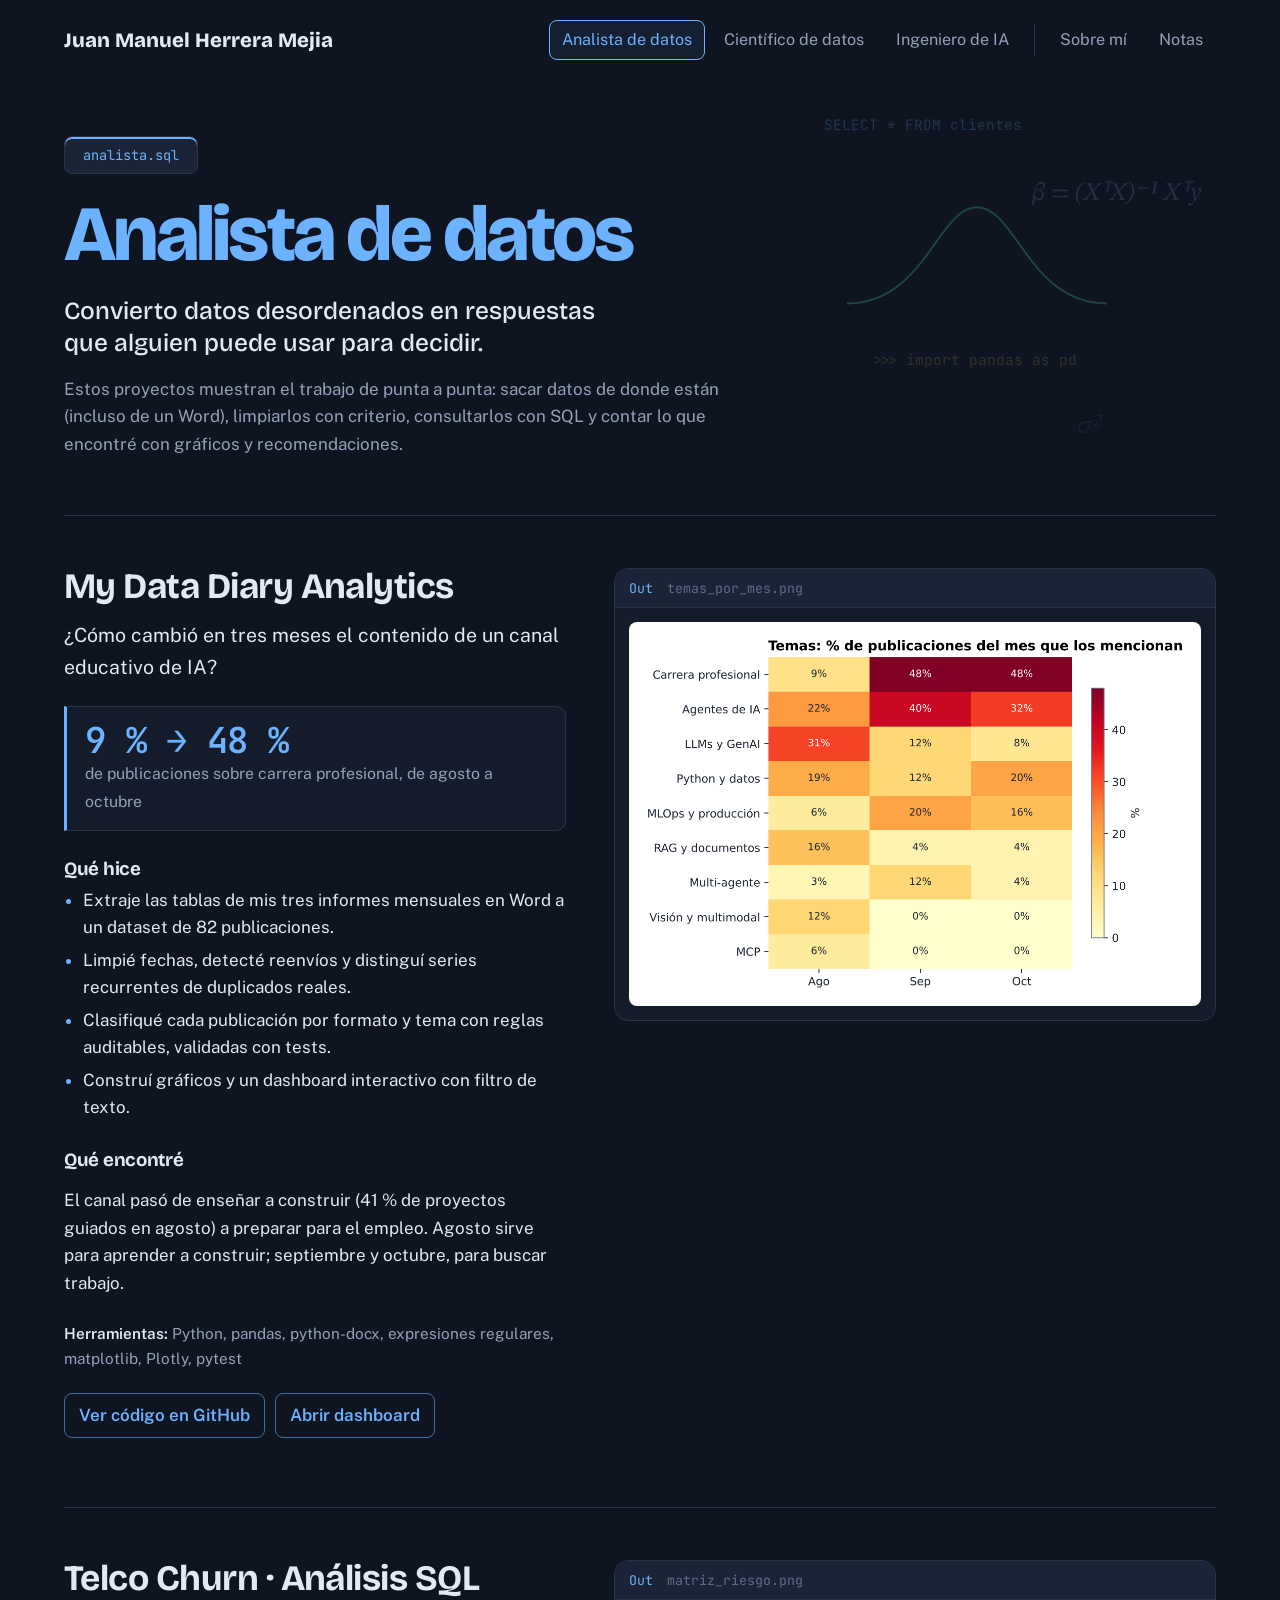
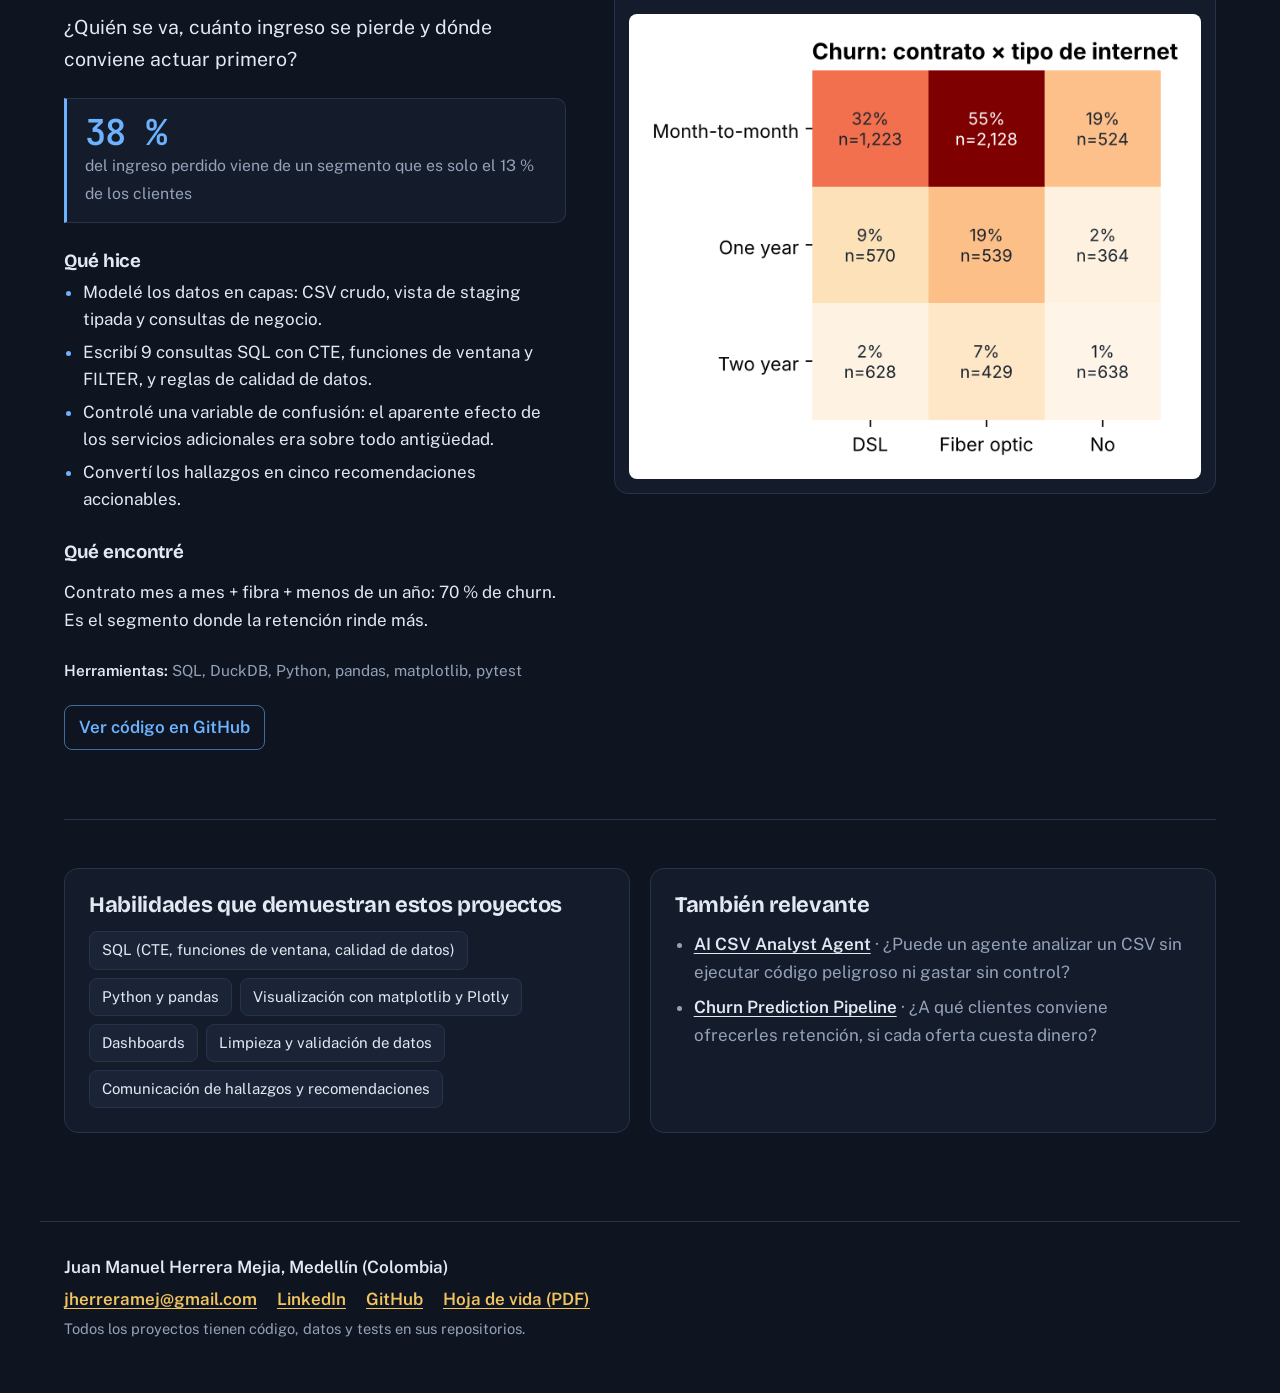
==== commit 6fb7e9f5: "Agrega Sobre mí (trayectoria, habilidades, certificados), Notas con 3 artículos y hoja de vida en PD" ====
--- a/analista.html
+++ b/analista.html
@@ -18,7 +18,7 @@
 </head>
 <body>
 <a class="skip" href="#contenido">Saltar al contenido</a>
-<header class="top"><a class="me" href="index.html">Juan Manuel Herrera Mejia</a><nav aria-label="Portafolios"><a href="analista.html" style="--role:var(--analista)" aria-current=page>Analista de datos</a><a href="cientifico.html" style="--role:var(--cientifico)">Científico de datos</a><a href="ingeniero-ia.html" style="--role:var(--ia)">Ingeniero de IA</a></nav></header>
+<header class="top"><a class="me" href="index.html">Juan Manuel Herrera Mejia</a><nav aria-label="Secciones"><a href="analista.html" style="--role:var(--analista)" aria-current=page>Analista de datos</a><a href="cientifico.html" style="--role:var(--cientifico)">Científico de datos</a><a href="ingeniero-ia.html" style="--role:var(--ia)">Ingeniero de IA</a><span class="sep" aria-hidden="true"></span><a href="sobre-mi.html" style="--role:var(--amber)">Sobre mí</a><a href="notas.html" style="--role:var(--amber)">Notas</a></nav></header>
 <main id="contenido" style="--role:var(--analista)">
 <section class="role-hero"><div class="backdrop" aria-hidden="true">
 <span class="c db" style="left:66%;top:8%">SELECT * FROM clientes</span>
@@ -58,6 +58,6 @@
 </section>
 </main>
 <footer class="foot"><p class="who">Juan Manuel Herrera Mejia, Medellín (Colombia)</p>
-<p class="contact"><a href="mailto:jherreramej@gmail.com">jherreramej@gmail.com</a> <a href="https://www.linkedin.com/in/juanmhmejia">LinkedIn</a> <a href="https://github.com/jmanuelhe">GitHub</a></p>
+<p class="contact"><a href="mailto:jherreramej@gmail.com">jherreramej@gmail.com</a> <a href="https://www.linkedin.com/in/juanmhmejia">LinkedIn</a> <a href="https://github.com/jmanuelhe">GitHub</a> <a href="assets/CV_Juan_Manuel_Herrera_Mejia.pdf" download>Hoja de vida (PDF)</a></p>
 <p class="small">Todos los proyectos tienen código, datos y tests en sus repositorios.</p></footer>
 </body></html>
--- a/styles.css
+++ b/styles.css
@@ -95,6 +95,7 @@
 .role-hero h1{font-size:clamp(2.6rem,1.6rem + 4vw,4.6rem);font-weight:800;color:var(--role);letter-spacing:-0.035em}
 .pitch{font-family:var(--display);font-weight:500;font-size:1.45rem;line-height:1.3;margin:18px 0 12px;max-width:34ch}
 .role-hero p:last-child{color:var(--muted);max-width:var(--measure)}
+.role-hero > p:not(.tabname):not(.pitch):not(.actions){max-width:var(--measure);color:var(--muted)}
 
 .entry{display:grid;grid-template-columns:minmax(0,5fr) minmax(0,6fr);gap:48px;padding:52px 0;border-top:1px solid var(--line)}
 .entry h2{font-size:2.1rem}
@@ -170,3 +171,80 @@
   .js .term .ln{opacity:0}
   .js .term .ln.on{opacity:1}
 }
+
+/* navegación: roles | páginas personales */
+.top nav .sep{width:1px;align-self:stretch;margin:4px 6px;background:var(--line)}
+
+/* bloques de Sobre mí */
+.actions{display:flex;flex-wrap:wrap;gap:10px;margin-top:24px}
+.btn{display:inline-block;text-decoration:none;font-weight:600;padding:10px 18px;border-radius:8px;background:var(--amber);color:#1a1405}
+.btn:hover{filter:brightness(1.08)}
+.btn.ghost{background:transparent;color:var(--text);border:1px solid var(--line)}
+.btn.ghost:hover{border-color:var(--amber);color:var(--amber)}
+.block{padding:48px 0;border-top:1px solid var(--line)}
+.block > h2{font-size:1.9rem;margin-bottom:28px}
+
+.timeline{list-style:none;margin:0;padding:0;position:relative;max-width:900px}
+.timeline::before{content:"";position:absolute;left:150px;top:8px;bottom:8px;width:2px;background:var(--line)}
+.timeline li{display:grid;grid-template-columns:150px 1fr;gap:0 36px;padding:0 0 30px;position:relative}
+.timeline li::before{content:"";position:absolute;left:145px;top:7px;width:12px;height:12px;border-radius:50%;background:var(--bg);border:2px solid var(--role)}
+.timeline .when{font:.82rem/1.6 var(--mono);color:var(--role);margin:2px 0 0;text-align:right;padding-right:20px}
+.timeline h3{font-size:1.2rem}
+.timeline li div p{color:var(--muted);margin:6px 0 0;max-width:var(--measure)}
+
+.skill-grid{display:grid;grid-template-columns:repeat(4,1fr);gap:16px}
+.skill-group{background:var(--panel);border:1px solid var(--line);border-top:3px solid var(--role);border-radius:12px;padding:18px 20px}
+.skill-group h3{font-size:1.1rem;color:var(--role);margin-bottom:10px}
+.skill-group ul{list-style:none;padding:0;margin:0}
+.skill-group li{padding:6px 0;border-top:1px dashed var(--line);font-size:.93rem}
+
+.certs-empty{border:1.5px dashed var(--line);border-radius:14px;padding:24px;max-width:900px}
+.certs-empty p{color:var(--muted);margin:0 0 18px;max-width:var(--measure)}
+.slots{display:grid;grid-template-columns:repeat(3,1fr);gap:14px}
+.slots span{height:84px;border-radius:10px;background:repeating-linear-gradient(135deg,var(--panel) 0 10px,var(--panel-2) 10px 20px);border:1px solid var(--line)}
+.certs{list-style:none;padding:0;margin:0;display:grid;grid-template-columns:repeat(3,1fr);gap:16px}
+.certs li{background:var(--panel);border:1px solid var(--line);border-radius:12px;padding:18px 20px}
+.certs p{color:var(--muted);margin:6px 0}
+.certs a{color:var(--amber);font-weight:600}
+
+.contact-block p{color:var(--muted);max-width:var(--measure)}
+.contact-list{list-style:none;padding:0;margin:20px 0 0;max-width:640px}
+.contact-list li{display:grid;grid-template-columns:140px 1fr;padding:12px 0;border-top:1px dashed var(--line)}
+.contact-list span{font:.85rem var(--mono);color:var(--faint);padding-top:2px}
+.contact-list a{color:var(--amber);font-weight:600}
+
+/* notas */
+.notes{list-style:none;padding:0;margin:0 0 88px;border-top:1px solid var(--line)}
+.notes li{padding:30px 0;border-bottom:1px solid var(--line);display:grid;grid-template-columns:200px 1fr;gap:4px 32px}
+.notes .when{font:.82rem var(--mono);color:var(--role);margin:6px 0 0;grid-row:span 2}
+.notes h2{font-size:1.55rem;max-width:30ch}
+.notes h2 a{text-decoration:none}.notes h2 a:hover{color:var(--role)}
+.notes li > p:last-child{color:var(--muted);margin:8px 0 0;max-width:var(--measure)}
+.note{max-width:720px;margin:0 auto;padding:48px 0 88px}
+.crumbs{font:.85rem var(--mono);margin:0 0 20px}.crumbs a{color:var(--role)}
+.note h1{font-size:clamp(2rem,1.4rem + 2.4vw,3rem);letter-spacing:-0.03em}
+.note-meta{font:.82rem var(--mono);color:var(--faint);margin:16px 0 0}
+.note-lede{font-family:var(--display);font-size:1.35rem;line-height:1.35;margin:28px 0 8px;padding-left:18px;border-left:3px solid var(--role)}
+.note > h2{font-size:1.4rem;margin:40px 0 4px}
+.note > p{font-size:1.07rem;line-height:1.75;margin:14px 0}
+.note-proj{margin:48px 0 0;padding:20px 22px;background:var(--panel);border:1px solid var(--line);border-left:3px solid var(--role);border-radius:0 12px 12px 0}
+.note-proj > p:first-child{font:.8rem var(--mono);color:var(--faint);margin:0 0 4px}
+.note-proj h3{font-size:1.2rem}
+.more{margin-top:48px}.more h2{font-size:1.2rem;margin-bottom:8px}
+.more ul{padding-left:1.1em;margin:0}.more li{margin:8px 0}.more a{font-weight:600}
+
+@media (max-width:900px){
+  .skill-grid{grid-template-columns:1fr 1fr}
+  .notes li{grid-template-columns:1fr}
+  .notes .when{grid-row:auto}
+}
+@media (max-width:600px){
+  .skill-grid,.slots,.certs{grid-template-columns:1fr}
+  .slots span{height:56px}
+  .timeline::before{left:5px}
+  .timeline li{grid-template-columns:1fr;padding-left:28px}
+  .timeline li::before{left:0}
+  .timeline .when{text-align:left;padding:0}
+  .contact-list li{grid-template-columns:1fr}
+  .top nav .sep{display:none}
+}
